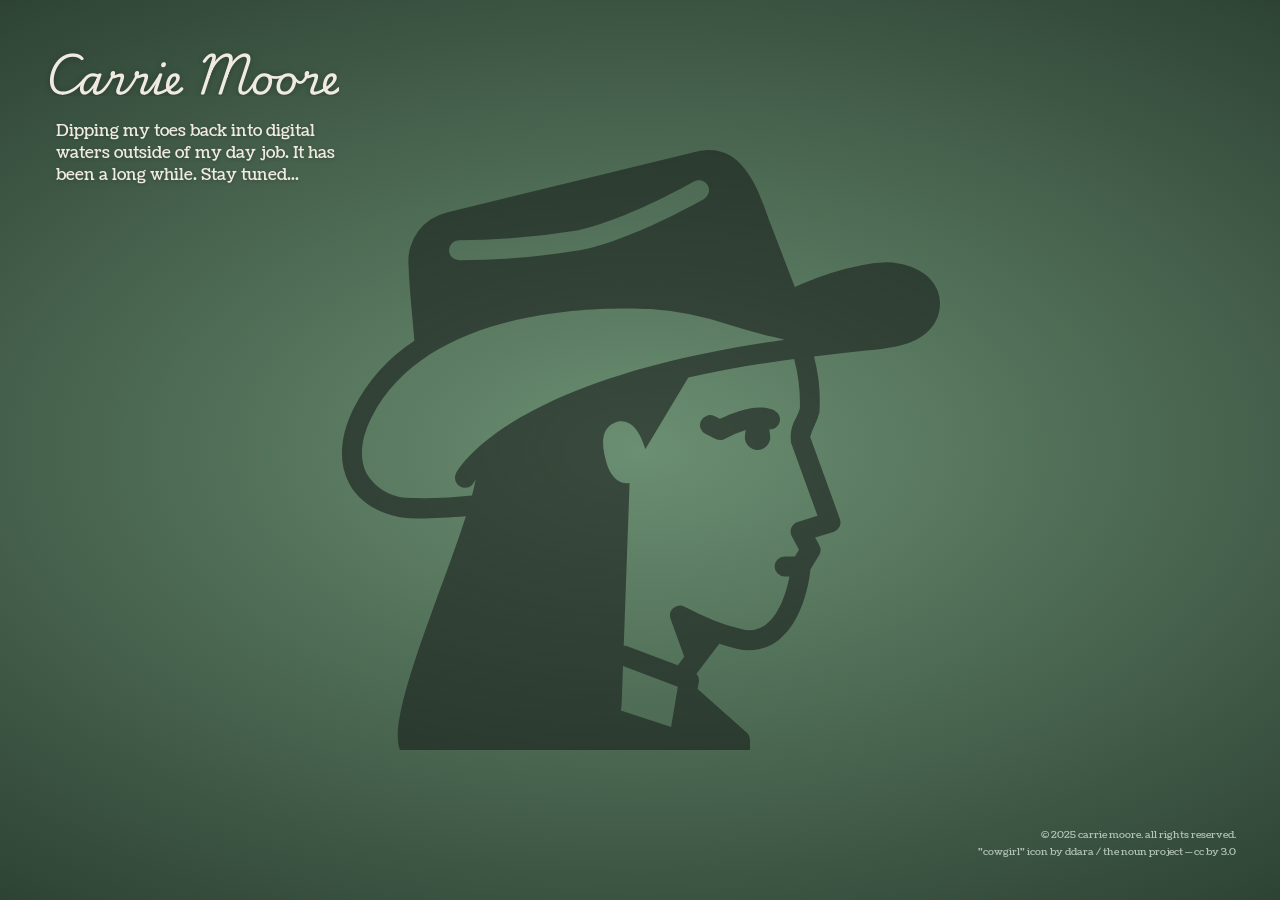
==== index.html @ 0310ac6a "chore: revert to root-level site files for GitHub Pages compatibility GitHub Pages only supports ser" ====
<!DOCTYPE html>
<html lang="en">
<head>
  <meta charset="UTF-8" />
  <meta name="viewport" content="width=device-width, initial-scale=1.0" />
  <title>Carrie Moore</title>
  <link rel="preconnect" href="https://fonts.googleapis.com">
  <link rel="preconnect" href="https://fonts.gstatic.com" crossorigin>
  <link href="https://fonts.googleapis.com/css2?family=Coustard&family=Playwrite+US+Trad&display=swap" rel="stylesheet">
  <link rel="stylesheet" href="styles.css" />
</head>
<body>

  <!-- Video background -->
  <div class="video-bg">
    <video autoplay muted loop playsinline>
      <source src="lookout-compressed.mp4" type="video/mp4" />
    </video>
  </div>

  <!--
    Sage green overlay.
    viewBox is 1600×900 (16:9).
    The cowgirl silhouette is used as a mask — the figure shape
    punches through the overlay so the video shows through it.
    cowgirl_mask.svg viewBox is 64×80; scaled ×10 and centered
    gives 640×800, offset to (480, 50) on the 1600×900 canvas.
  -->
  <svg
    class="overlay"
    viewBox="0 0 1600 900"
    preserveAspectRatio="xMidYMid slice"
    xmlns="http://www.w3.org/2000/svg"
    aria-hidden="true"
  >
    <defs>
      <radialGradient id="vignette-grad" cx="50%" cy="50%" r="65%">
        <stop offset="0%"   stop-color="#14231a" stop-opacity="0" />
        <stop offset="100%" stop-color="#14231a" stop-opacity="0.72" />
      </radialGradient>

      <!--
        Path data defined once here, referenced by both breakpoint groups
        below via <use> to avoid duplication.
      -->
      <g id="cowgirl-paths">
        <path d="M45.463,28.06c-1.536-.8-3.928.076-5.469.823l-.554-.271a1,1,0,1,0-.88,1.8l1,.49a1,1,0,0,0,.9-.011,12.68,12.68,0,0,1,2.118-.882,1.83,1.83,0,0,0-.066.468,1.269,1.269,0,1,0,2.486,0,1.819,1.819,0,0,0-.081-.529,1,1,0,0,0,.544-1.884Z" fill="black" />
        <path d="M61.791,16.148c-.757-2.121-3.14-2.731-4.494-2.906a10.427,10.427,0,0,0-3.026.25A29.15,29.15,0,0,0,48.154,15.4l-.672.289L45.06,9.4c-.12-.311-.242-.648-.368-1-.985-2.735-2.631-7.31-7-6.249L12.673,8.239a5,5,0,0,0-3.83,5.126c.061,1.767.225,3.556.385,5.286q.111,1.22.207,2.433a17.731,17.731,0,0,0-6.09,6.794c-1.345,2.7-1.519,5.306-.49,7.346.654,1.3,2.109,2.959,5.326,3.523a11.107,11.107,0,0,0,1.76.1c1.442,0,3.265-.12,4.648-.231C12.135,46.313,6.588,58.836,8,62H43V61h-.01a.989.989,0,0,0-.326-.748l-4.9-4.342.122-.727a.987.987,0,0,0-.237-.8l2.278-3.019c.6.2,1.179.37,1.751.5a4.826,4.826,0,0,0,4.226-.9c2.362-1.886,3.029-5.728,3.132-7.007l.87-1.44a1,1,0,0,0,.023-1l-.415-.763,1.829-.561a1,1,0,0,0,.647-1.3l-2.969-8.185a4.825,4.825,0,0,1,.426-1.145,6.262,6.262,0,0,0,.495-1.31,17.394,17.394,0,0,0-.542-5.607q2.72-.335,5.448-.621c2.255-.239,5.021-.479,6.462-2.484A3.745,3.745,0,0,0,61.791,16.148ZM13.9,11.025a74.515,74.515,0,0,0,11.8-.98c4.78-.956,11.631-4.849,11.7-4.888A1,1,0,0,1,38.4,6.893c-.292.167-7.2,4.093-12.3,5.113a74.965,74.965,0,0,1-12.2,1.019,1,1,0,0,1,0-2Zm1.3,25.537a41.9,41.9,0,0,1-6.672.216,5.044,5.044,0,0,1-3.886-2.455c-.738-1.462-.562-3.434.494-5.552C10.662,17.691,27.9,17.643,33.055,17.9a30.447,30.447,0,0,1,7.85,1.582c1.312.392,2.669.8,4.243,1.167.431.1.867.21,1.306.319C18.725,24.821,13.81,33.919,13.6,34.339a1,1,0,0,0,.892,1.444,1.007,1.007,0,0,0,.89-.536c.05-.092.124-.176.182-.266Q15.432,35.694,15.2,36.562ZM35.108,59.7l-5.024-1.655a4.629,4.629,0,0,0,.079-.595l.138-3.842,5.48,2.055ZM49.754,38.585,47.76,39.2a1,1,0,0,0-.585,1.434l.725,1.334-.411.681H46.462a1,1,0,0,0,0,2h.476c-.247,1.391-.919,3.661-2.279,4.747a2.825,2.825,0,0,1-2.535.516,17.782,17.782,0,0,1-2.651-.838h0a33.049,33.049,0,0,1-3.012-1.4,1,1,0,0,0-1.4,1.228l1.367,3.778-.642.852L30.663,51.61a.991.991,0,0,0-.289-.046l.584-16.275c-1.253.263-2-.96-2.292-1.955-.359-1.221-.845-3.405.8-4.058s2.631,1.118,3.061,2.641l4.305-7.155c3.492-.8,7.026-1.383,10.581-1.858a17.233,17.233,0,0,1,.573,4.947,5.612,5.612,0,0,1-.352.876,3.868,3.868,0,0,0-.53,2.552Z" fill="black" />
      </g>

      <mask id="cowgirl-mask">
        <!-- white = sage green visible, black = transparent (video shows through) -->
        <rect width="1600" height="900" fill="white" />

        <!--
          Desktop/landscape: scale ×10 → 640×800, visually centered in 1600×900
          (paths run ~y2–62 in the 64×80 viewBox, so translateY=130 corrects for that).
          Mobile/portrait:   scale ×6  → 384×480, translateY=258 centers visually.
        -->
        <g class="cowgirl-desktop" transform="translate(480, 130) scale(10)">
          <use href="#cowgirl-paths" />
        </g>
        <g class="cowgirl-mobile" transform="translate(608, 258) scale(6)">
          <use href="#cowgirl-paths" />
        </g>
      </mask>
    </defs>

    <rect width="1600" height="900" fill="#6b8f72" mask="url(#cowgirl-mask)" />
    <rect width="1600" height="900" fill="url(#vignette-grad)" />
  </svg>

  <!-- Text content -->
  <div class="content">
    <div class="text-block">
      <p class="name">Carrie Moore</p>
      <p class="intro">Dipping my toes back into digital waters outside of my day job. It has been a long while. Stay tuned...</p>
    </div>

    <!-- Attribution: "cowgirl" icon by dDara from thenounproject.com CC BY 3.0 -->
    <footer class="footer">
      <p>© 2025 carrie moore. all rights reserved.</p>
      <p>"cowgirl" icon by <a href="https://thenounproject.com" target="_blank" rel="noopener">ddara / the noun project</a> — cc by 3.0</p>
    </footer>
  </div>

  <script>
    function positionCowgirl() {
      const desktopGroup = document.querySelector('.cowgirl-desktop');
      const mobileGroup  = document.querySelector('.cowgirl-mobile');
      const W = window.innerWidth;

      if (W >= 768) {
        // Center in viewport. The SVG canvas center is always Y=450 under
        // xMidYMid slice regardless of viewport size. Figure paths run ~y2–62
        // in the 64×80 viewBox, so visual center from origin = (2+62)/2 × scale.
        // translateY = 450 − visual_center_offset → 130 at ×10, 258 at ×6.
        desktopGroup.setAttribute('transform', 'translate(480, 130) scale(10)');
        mobileGroup.setAttribute('transform',  'translate(608, 258) scale(6)');
        return;
      }

      // Mobile (<768px): position 8px below the intro paragraph.
      const intro = document.querySelector('.intro');
      const introBottom = intro.getBoundingClientRect().bottom;
      const H = window.innerHeight;
      const sliceScale = Math.max(W / 1600, H / 900);
      const svgOffsetY  = (H - 900 * sliceScale) / 2;
      const targetSvgY  = (introBottom + 8 - svgOffsetY) / sliceScale;

      desktopGroup.setAttribute('transform', `translate(480, ${targetSvgY}) scale(10)`);
      mobileGroup.setAttribute('transform',  `translate(608, ${targetSvgY}) scale(6)`);
    }

    // Wait for fonts so the intro's rendered height is accurate, then rerun on resize.
    document.fonts.ready.then(positionCowgirl);
    window.addEventListener('resize', positionCowgirl);
  </script>
</body>
</html>
---- styles.css ----
*, *::before, *::after {
  margin: 0;
  padding: 0;
  box-sizing: border-box;
}

html, body {
  width: 100%;
  height: 100%;
  overflow: hidden;
  background: #3a4a3e;
}

/* ── Video layer ── */
.video-bg {
  position: fixed;
  inset: 0;
  z-index: 0;
}

.video-bg video {
  width: 100%;
  height: 100%;
  object-fit: cover;
}

/* ── Sage overlay ── */
.overlay {
  position: fixed;
  inset: 0;
  z-index: 1;
  width: 100%;
  height: 100%;
}

/*
  On portrait mobile, preserveAspectRatio="xMidYMid slice" shows only
  ~400 of the 1600 horizontal user units, clipping the 640-wide figure.
  Scale 6 (384px wide) fits comfortably within that visible range.
*/
.cowgirl-mobile  { display: none; }

@media (max-width: 767px) {
  .cowgirl-desktop { display: none; }
  .cowgirl-mobile  { display: block; }
}

/* ── Content layer ── */
.content {
  position: fixed;
  inset: 0;
  z-index: 2;
  pointer-events: none;
  display: flex;
  flex-direction: column;
  justify-content: space-between;
  align-items: flex-start;
  padding: 2.5rem 2.75rem;
}

/*
  max-width: min-content constrains the container to the largest
  child min-content size. .name (nowrap) contributes its full text
  width; .intro contributes only its longest single word — so the
  container is sized to the name, and .intro wraps within that.
*/
.text-block {
  display: flex;
  flex-direction: column;
  gap: 0.75rem;
  width: 100%; /* mobile: intro flows the full content width */
}

@media (min-width: 768px) {
  .text-block {
    width: auto;
    max-width: min-content; /* constrain intro to name width on iPad+ */
  }
}

.name {
  font-family: "Playwrite US Trad", cursive;
  font-optical-sizing: auto;
  font-weight: 400;
  font-style: normal;
  font-size: clamp(1.5rem, 3.5vw, 2.5rem);
  color: #f0ebe0;
  letter-spacing: 0;
  line-height: 1;
  white-space: nowrap;
  text-shadow: 0 1px 6px rgba(0, 0, 0, 0.25);
  /* Script fonts have tall ascenders that extend above the em-square;
     padding-top keeps them inside the clip-path region during animation. */
  padding-top: 0.4em;
}

.intro {
  padding-left: 12px;
  padding-top: 12px;
  font-family: "Coustard", serif;
  font-weight: 400;
  font-style: normal;
  font-size: 1rem;
  color: #f0ebe0;
  overflow-wrap: break-word;
  text-shadow: 0 1px 4px rgba(0, 0, 0, 0.2);
}

.footer {
  display: flex;
  flex-direction: column;
  gap: 0.2rem;
  font-family: "Coustard", serif;
  font-size: 0.65rem;
  color: #b6c4b9;
  line-height: 1.4;
  align-self: flex-end;
  text-align: right;
}

.footer a {
  color: inherit;
  text-decoration: none;
  pointer-events: all;
}

.footer a:hover {
  text-decoration: underline;
}

/*
  Animations only run when the user has not requested reduced motion.
  Elements are visible by default (no opacity: 0) so they always show
  regardless of motion preference.
*/
@media (prefers-reduced-motion: no-preference) {
  .name {
    opacity: 0;
    animation: reveal-up 1.6s cubic-bezier(0.16, 1, 0.3, 1) forwards 0.5s;
  }

  .intro {
    opacity: 0;
    animation: reveal-up 1.6s cubic-bezier(0.16, 1, 0.3, 1) forwards 0.5s;
  }

  .footer {
    opacity: 0;
    animation: reveal-up 1s cubic-bezier(0.16, 1, 0.3, 1) forwards 1.1s;
  }

  @keyframes reveal-up {
    from {
      clip-path: inset(100% 0 0 0);
      opacity: 0;
    }
    to {
      clip-path: inset(0% 0 0 0);
      opacity: 1;
    }
  }
}

/* Hide the video for users who prefer reduced motion. */
@media (prefers-reduced-motion: reduce) {
  .video-bg {
    display: none;
  }
}
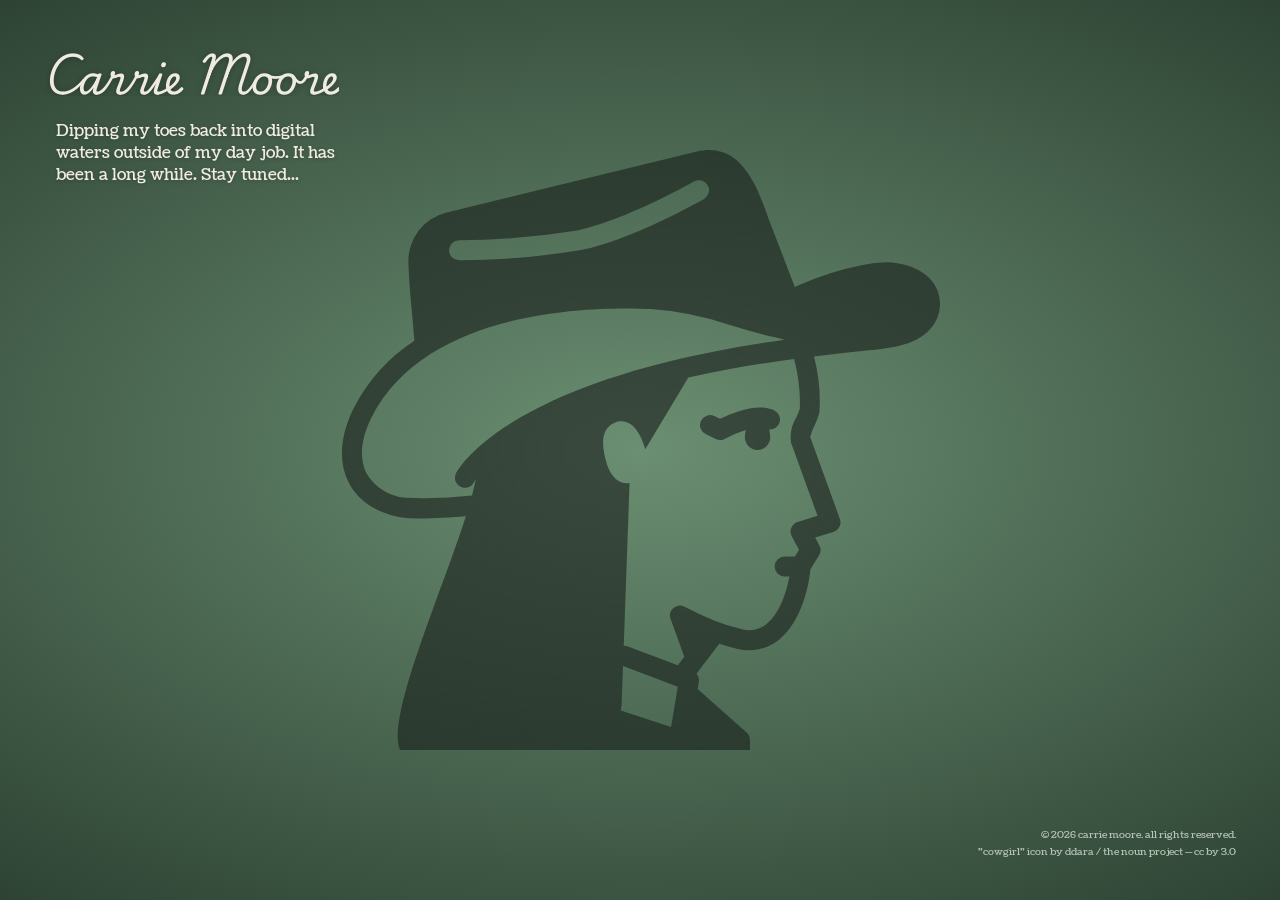
==== commit 842f3863: "chore: date" ====
--- a/index.html
+++ b/index.html
@@ -79,7 +79,7 @@
 
     <!-- Attribution: "cowgirl" icon by dDara from thenounproject.com CC BY 3.0 -->
     <footer class="footer">
-      <p>© 2025 carrie moore. all rights reserved.</p>
+      <p>© 2026 carrie moore. all rights reserved.</p>
       <p>"cowgirl" icon by <a href="https://thenounproject.com" target="_blank" rel="noopener">ddara / the noun project</a> — cc by 3.0</p>
     </footer>
   </div>
